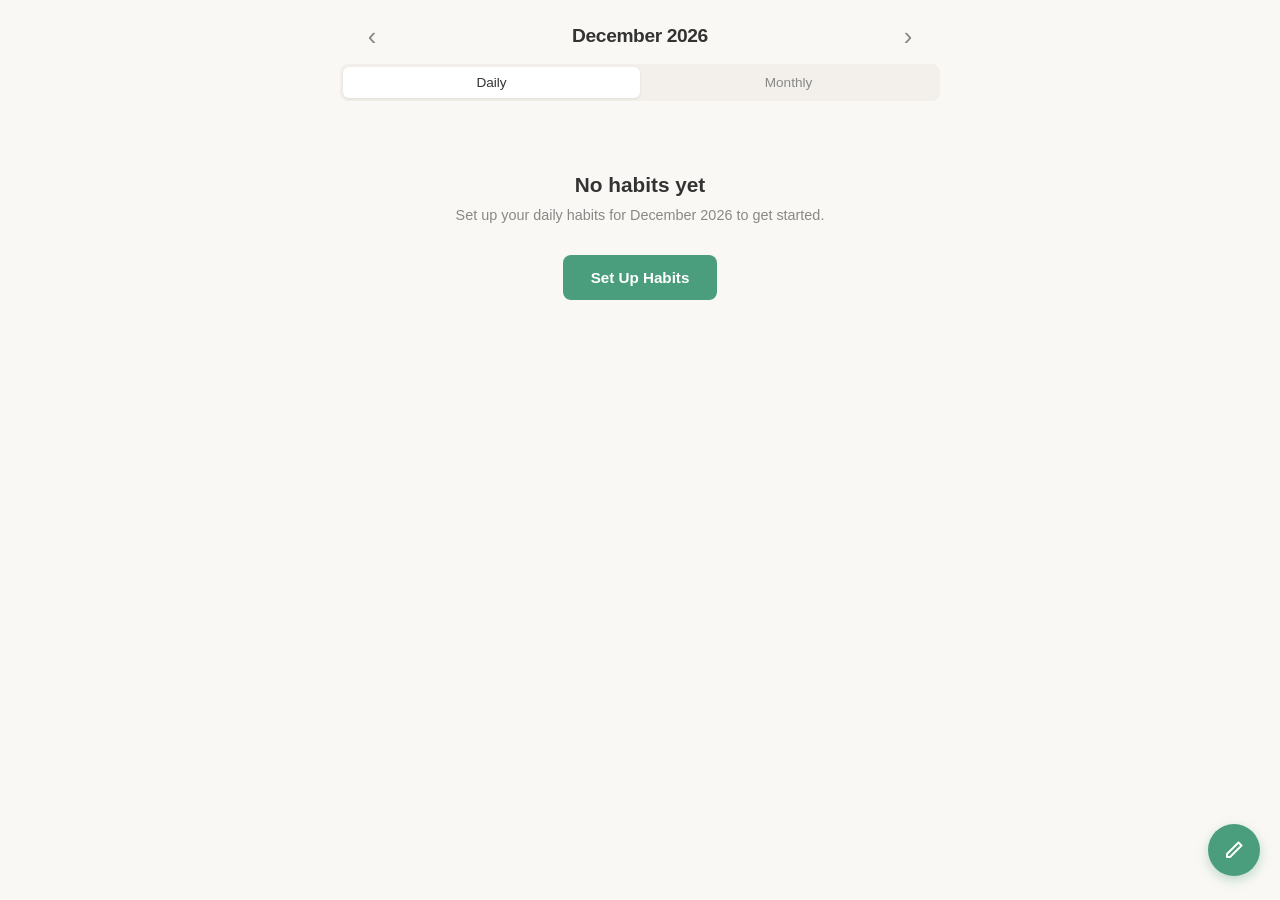
==== index.html @ 3aa0505c "Add habit tracker PWA — digital bullet journal for daily habits Vanilla HTML/CSS/JS progressive web " ====
<!DOCTYPE html>
<html lang="en">
<head>
  <meta charset="UTF-8">
  <meta name="viewport" content="width=device-width, initial-scale=1.0">
  <meta name="theme-color" content="#faf8f5">
  <meta name="apple-mobile-web-app-capable" content="yes">
  <meta name="apple-mobile-web-app-status-bar-style" content="default">
  <title>Habit Tracker</title>
  <link rel="manifest" href="manifest.json">
  <link rel="apple-touch-icon" href="icons/icon-192.png">
  <link rel="stylesheet" href="css/styles.css">
</head>
<body>
  <header id="app-header">
    <button id="prev-month" class="nav-btn" aria-label="Previous month">&#8249;</button>
    <h1 id="month-label">February 2026</h1>
    <button id="next-month" class="nav-btn" aria-label="Next month">&#8250;</button>
  </header>

  <nav id="view-toggle">
    <button id="btn-daily" class="toggle-btn active">Daily</button>
    <button id="btn-grid" class="toggle-btn">Monthly</button>
  </nav>

  <main id="app-content"></main>

  <button id="btn-edit-habits" aria-label="Edit habits">
    <svg width="20" height="20" viewBox="0 0 20 20" fill="none" stroke="currentColor" stroke-width="2" stroke-linecap="round" stroke-linejoin="round">
      <path d="M14.5 2.5l3 3L6 17H3v-3L14.5 2.5z"/>
    </svg>
  </button>

  <div id="habit-editor-modal" class="modal hidden">
    <div class="modal-backdrop"></div>
    <div class="modal-content"></div>
  </div>

  <script type="module" src="js/app.js"></script>
</body>
</html>
---- css/styles.css ----
/* ===== Custom Properties ===== */
:root {
  --bg: #faf8f5;
  --bg-alt: #f3f0eb;
  --text: #333;
  --text-muted: #888;
  --border: #e0ddd8;
  --border-light: #eee;
  --accent: #4a9e7d;
  --accent-light: rgba(74, 158, 125, 0.08);
  --accent-medium: rgba(74, 158, 125, 0.15);
  --danger: #d9534f;
  --radius: 8px;
  --font: -apple-system, BlinkMacSystemFont, "Segoe UI", Roboto, Helvetica, Arial, sans-serif;
}

/* ===== Reset & Base ===== */
*, *::before, *::after {
  box-sizing: border-box;
  margin: 0;
  padding: 0;
}

html {
  font-size: 16px;
  -webkit-text-size-adjust: 100%;
}

body {
  font-family: var(--font);
  background: var(--bg);
  color: var(--text);
  min-height: 100dvh;
  -webkit-tap-highlight-color: transparent;
}

button {
  font-family: inherit;
  cursor: pointer;
  border: none;
  background: none;
  color: inherit;
  font-size: inherit;
}

input {
  font-family: inherit;
  font-size: inherit;
}

/* ===== Header ===== */
#app-header {
  display: flex;
  align-items: center;
  justify-content: space-between;
  padding: 16px 12px 8px;
  position: sticky;
  top: 0;
  background: var(--bg);
  z-index: 10;
}

#month-label {
  font-size: 1.2rem;
  font-weight: 600;
  letter-spacing: -0.02em;
}

.nav-btn {
  width: 40px;
  height: 40px;
  display: flex;
  align-items: center;
  justify-content: center;
  font-size: 1.6rem;
  border-radius: 50%;
  color: var(--text-muted);
  transition: background 0.15s;
}

.nav-btn:active {
  background: var(--bg-alt);
}

/* ===== View Toggle ===== */
#view-toggle {
  display: flex;
  margin: 0 16px 12px;
  background: var(--bg-alt);
  border-radius: var(--radius);
  padding: 3px;
}

.toggle-btn {
  flex: 1;
  padding: 8px;
  border-radius: 6px;
  font-size: 0.85rem;
  font-weight: 500;
  color: var(--text-muted);
  transition: all 0.2s;
}

.toggle-btn.active {
  background: #fff;
  color: var(--text);
  box-shadow: 0 1px 3px rgba(0,0,0,0.08);
}

/* ===== Main Content ===== */
#app-content {
  padding: 0 0 80px;
}

/* ===== Daily View ===== */
.daily-view {
  padding: 0 16px;
}

.daily-header {
  display: flex;
  align-items: center;
  justify-content: space-between;
  margin-bottom: 16px;
}

.day-label {
  font-size: 1rem;
  font-weight: 500;
  display: flex;
  align-items: center;
  gap: 8px;
}

.today-badge {
  font-size: 0.7rem;
  font-weight: 600;
  text-transform: uppercase;
  letter-spacing: 0.05em;
  color: var(--accent);
  background: var(--accent-light);
  padding: 2px 6px;
  border-radius: 4px;
}

.day-nav {
  width: 36px;
  height: 36px;
  display: flex;
  align-items: center;
  justify-content: center;
  font-size: 1.3rem;
  color: var(--text-muted);
  border-radius: 50%;
  transition: background 0.15s;
}

.day-nav:active {
  background: var(--bg-alt);
}

.habit-checklist {
  list-style: none;
}

.habit-checklist li {
  display: flex;
  align-items: center;
  gap: 14px;
  padding: 14px 0;
  border-bottom: 1px solid var(--border-light);
  cursor: pointer;
  -webkit-user-select: none;
  user-select: none;
}

.habit-checklist li:last-child {
  border-bottom: none;
}

.check-circle {
  width: 28px;
  height: 28px;
  min-width: 28px;
  border-radius: 50%;
  border: 2px solid var(--border);
  display: flex;
  align-items: center;
  justify-content: center;
  transition: all 0.15s;
  color: transparent;
  font-size: 0.85rem;
}

.habit-checklist li.checked .check-circle {
  background: var(--accent);
  border-color: var(--accent);
  color: #fff;
}

.habit-checklist li.checked .check-circle .checkmark {
  animation: pop 0.2s ease;
}

@keyframes pop {
  0% { transform: scale(0.5); }
  60% { transform: scale(1.2); }
  100% { transform: scale(1); }
}

.habit-name {
  font-size: 0.95rem;
}

.habit-checklist li.checked .habit-name {
  color: var(--text-muted);
}

.daily-progress {
  text-align: center;
  padding: 20px 0;
  color: var(--text-muted);
  font-size: 0.85rem;
}

.daily-progress .progress-bar {
  width: 100%;
  max-width: 200px;
  height: 4px;
  background: var(--border-light);
  border-radius: 2px;
  margin: 8px auto 0;
  overflow: hidden;
}

.daily-progress .progress-fill {
  height: 100%;
  background: var(--accent);
  border-radius: 2px;
  transition: width 0.3s ease;
}

/* ===== Grid View ===== */
.grid-view {
  padding: 0 0 0 0;
}

.grid-scroll-container {
  overflow-x: auto;
  -webkit-overflow-scrolling: touch;
  padding-bottom: 8px;
}

.habit-grid {
  border-collapse: collapse;
  font-size: 0.75rem;
}

.habit-grid th,
.habit-grid td {
  border: 1px solid var(--border-light);
  text-align: center;
  vertical-align: middle;
}

.habit-grid thead th {
  padding: 6px 2px;
  font-weight: 500;
  color: var(--text-muted);
  background: var(--bg);
  position: sticky;
  top: 0;
  z-index: 2;
}

.habit-grid .sticky-col {
  position: sticky;
  left: 0;
  z-index: 3;
  background: var(--bg);
  text-align: left;
  padding: 8px 10px;
  max-width: 100px;
  min-width: 100px;
  overflow: hidden;
  text-overflow: ellipsis;
  white-space: nowrap;
  font-weight: 500;
  font-size: 0.8rem;
  border-right: 2px solid var(--border);
}

.habit-grid thead .sticky-col {
  z-index: 4;
}

.habit-grid .day-col {
  min-width: 36px;
  width: 36px;
}

.habit-grid .cell {
  cursor: pointer;
  min-width: 36px;
  height: 36px;
  padding: 0;
  -webkit-user-select: none;
  user-select: none;
  transition: background 0.1s;
}

.habit-grid .cell:active {
  background: var(--bg-alt);
}

.habit-grid .cell.checked {
  color: var(--accent);
  font-weight: 600;
  font-size: 0.9rem;
}

.habit-grid .cell.today {
  background: var(--accent-light);
}

.habit-grid thead .today {
  background: var(--accent-light);
  color: var(--accent);
  font-weight: 600;
}

.habit-grid .future {
  color: var(--border);
}

.habit-grid tbody tr:nth-child(even) td:not(.sticky-col) {
  background: var(--bg-alt);
}

.habit-grid tbody tr:nth-child(even) td.today {
  background: var(--accent-medium);
}

.habit-grid tbody tr:nth-child(even) .sticky-col {
  background: var(--bg-alt);
}

.habit-grid .stats-col {
  min-width: 50px;
  padding: 4px 8px;
  font-size: 0.75rem;
  color: var(--text-muted);
  font-weight: 500;
  white-space: nowrap;
}

/* ===== Floating Edit Button ===== */
#btn-edit-habits {
  position: fixed;
  bottom: 24px;
  right: 20px;
  width: 52px;
  height: 52px;
  border-radius: 50%;
  background: var(--accent);
  color: #fff;
  display: flex;
  align-items: center;
  justify-content: center;
  box-shadow: 0 4px 12px rgba(74, 158, 125, 0.35);
  z-index: 20;
  transition: transform 0.15s;
}

#btn-edit-habits:active {
  transform: scale(0.92);
}

/* ===== Modal ===== */
.modal {
  position: fixed;
  inset: 0;
  z-index: 100;
  display: flex;
  align-items: flex-end;
  justify-content: center;
}

.modal.hidden {
  display: none;
}

.modal-backdrop {
  position: absolute;
  inset: 0;
  background: rgba(0, 0, 0, 0.4);
}

.modal-content {
  position: relative;
  background: var(--bg);
  width: 100%;
  max-width: 480px;
  max-height: 90dvh;
  border-radius: 16px 16px 0 0;
  padding: 24px 20px;
  overflow-y: auto;
  animation: slideUp 0.25s ease;
}

@keyframes slideUp {
  from { transform: translateY(100%); }
  to { transform: translateY(0); }
}

.modal-title {
  font-size: 1.1rem;
  font-weight: 600;
  margin-bottom: 20px;
}

.habit-editor-list {
  list-style: none;
}

.habit-editor-item {
  display: flex;
  align-items: center;
  gap: 10px;
  padding: 8px 0;
}

.habit-editor-item .drag-handle {
  color: var(--text-muted);
  cursor: grab;
  font-size: 1.1rem;
  padding: 4px;
  touch-action: none;
}

.habit-editor-item input {
  flex: 1;
  padding: 10px 12px;
  border: 1px solid var(--border);
  border-radius: var(--radius);
  background: #fff;
  outline: none;
  transition: border-color 0.15s;
}

.habit-editor-item input:focus {
  border-color: var(--accent);
}

.habit-editor-item .remove-btn {
  width: 32px;
  height: 32px;
  display: flex;
  align-items: center;
  justify-content: center;
  color: var(--text-muted);
  font-size: 1.2rem;
  border-radius: 50%;
  transition: all 0.15s;
}

.habit-editor-item .remove-btn:active {
  background: #fdeaea;
  color: var(--danger);
}

.add-habit-btn {
  width: 100%;
  padding: 12px;
  margin: 8px 0 20px;
  border: 2px dashed var(--border);
  border-radius: var(--radius);
  color: var(--text-muted);
  font-size: 0.9rem;
  font-weight: 500;
  transition: all 0.15s;
}

.add-habit-btn:active {
  border-color: var(--accent);
  color: var(--accent);
}

.modal-actions {
  display: flex;
  gap: 10px;
}

.modal-actions button {
  flex: 1;
  padding: 12px;
  border-radius: var(--radius);
  font-weight: 600;
  font-size: 0.9rem;
}

.btn-cancel {
  background: var(--bg-alt);
  color: var(--text-muted);
}

.btn-save {
  background: var(--accent);
  color: #fff;
}

.btn-save:active {
  opacity: 0.85;
}

/* ===== Welcome / Empty State ===== */
.welcome {
  text-align: center;
  padding: 60px 24px;
}

.welcome h2 {
  font-size: 1.3rem;
  font-weight: 600;
  margin-bottom: 8px;
}

.welcome p {
  color: var(--text-muted);
  font-size: 0.9rem;
  margin-bottom: 28px;
  line-height: 1.5;
}

.welcome .setup-btn {
  display: inline-block;
  padding: 14px 28px;
  background: var(--accent);
  color: #fff;
  border-radius: var(--radius);
  font-weight: 600;
  font-size: 0.95rem;
}

.welcome .setup-btn:active {
  opacity: 0.85;
}

/* ===== Responsive ===== */
@media (min-width: 768px) {
  #app-header {
    max-width: 600px;
    margin: 0 auto;
  }

  #view-toggle {
    max-width: 600px;
    margin-left: auto;
    margin-right: auto;
  }

  #app-content {
    max-width: 800px;
    margin: 0 auto;
  }

  .modal-content {
    border-radius: 16px;
    margin-bottom: 40px;
  }

  .modal {
    align-items: center;
  }
}
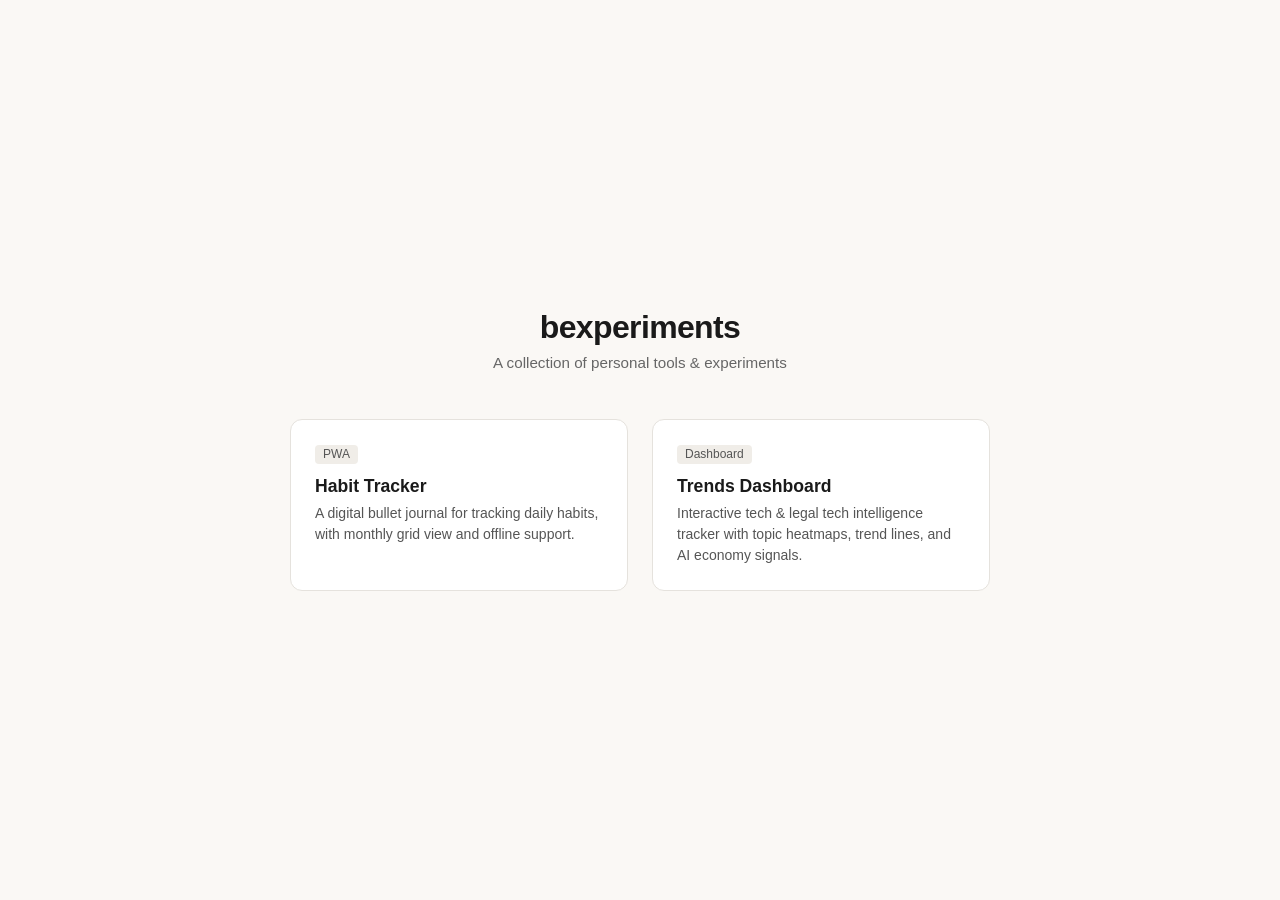
==== commit 64979ae2: "Reorganize into distinct project folders - Move habit tracker files (index.html, manifest.json, serv" ====
--- a/index.html
+++ b/index.html
@@ -2,40 +2,87 @@
 <html lang="en">
 <head>
   <meta charset="UTF-8">
-  <meta name="viewport" content="width=device-width, initial-scale=1.0">
-  <meta name="theme-color" content="#faf8f5">
-  <meta name="apple-mobile-web-app-capable" content="yes">
-  <meta name="apple-mobile-web-app-status-bar-style" content="default">
-  <title>Habit Tracker</title>
-  <link rel="manifest" href="manifest.json">
-  <link rel="apple-touch-icon" href="icons/icon-192.png">
-  <link rel="stylesheet" href="css/styles.css">
-</head>
-<body>
-  <header id="app-header">
-    <button id="prev-month" class="nav-btn" aria-label="Previous month">&#8249;</button>
-    <h1 id="month-label">February 2026</h1>
-    <button id="next-month" class="nav-btn" aria-label="Next month">&#8250;</button>
-  </header>
-
-  <nav id="view-toggle">
-    <button id="btn-daily" class="toggle-btn active">Daily</button>
-    <button id="btn-grid" class="toggle-btn">Monthly</button>
-  </nav>
-
-  <main id="app-content"></main>
-
-  <button id="btn-edit-habits" aria-label="Edit habits">
-    <svg width="20" height="20" viewBox="0 0 20 20" fill="none" stroke="currentColor" stroke-width="2" stroke-linecap="round" stroke-linejoin="round">
-      <path d="M14.5 2.5l3 3L6 17H3v-3L14.5 2.5z"/>
-    </svg>
-  </button>
-
-  <div id="habit-editor-modal" class="modal hidden">
-    <div class="modal-backdrop"></div>
-    <div class="modal-content"></div>
-  </div>
-
-  <script type="module" src="js/app.js"></script>
-</body>
-</html>
+    <meta name="viewport" content="width=device-width, initial-scale=1.0">
+      <title>bexperiments</title>
+        <style>
+            * { box-sizing: border-box; margin: 0; padding: 0; }
+                body {
+                      font-family: -apple-system, BlinkMacSystemFont, "Segoe UI", sans-serif;
+                            background: #faf8f5;
+                                  color: #1a1a1a;
+                                        min-height: 100vh;
+                                              display: flex;
+                                                    flex-direction: column;
+                                                          align-items: center;
+                                                                justify-content: center;
+                                                                      padding: 2rem;
+                                                                          }
+                                                                              h1 {
+                                                                                    font-size: 2rem;
+                                                                                          font-weight: 700;
+                                                                                                letter-spacing: -0.02em;
+                                                                                                      margin-bottom: 0.5rem;
+                                                                                                          }
+                                                                                                              .subtitle {
+                                                                                                                    color: #666;
+                                                                                                                          margin-bottom: 3rem;
+                                                                                                                                font-size: 0.95rem;
+                                                                                                                                    }
+                                                                                                                                        .projects {
+                                                                                                                                              display: grid;
+                                                                                                                                                    grid-template-columns: repeat(auto-fit, minmax(260px, 1fr));
+                                                                                                                                                          gap: 1.5rem;
+                                                                                                                                                                width: 100%;
+                                                                                                                                                                      max-width: 700px;
+                                                                                                                                                                          }
+                                                                                                                                                                              .card {
+                                                                                                                                                                                    background: #fff;
+                                                                                                                                                                                          border: 1px solid #e5e2dd;
+                                                                                                                                                                                                border-radius: 12px;
+                                                                                                                                                                                                      padding: 1.5rem;
+                                                                                                                                                                                                            text-decoration: none;
+                                                                                                                                                                                                                  color: inherit;
+                                                                                                                                                                                                                        transition: box-shadow 0.15s, transform 0.15s;
+                                                                                                                                                                                                                            }
+                                                                                                                                                                                                                                .card:hover {
+                                                                                                                                                                                                                                      box-shadow: 0 4px 16px rgba(0,0,0,0.08);
+                                                                                                                                                                                                                                            transform: translateY(-2px);
+                                                                                                                                                                                                                                                }
+                                                                                                                                                                                                                                                    .card h2 {
+                                                                                                                                                                                                                                                          font-size: 1.1rem;
+                                                                                                                                                                                                                                                                font-weight: 600;
+                                                                                                                                                                                                                                                                      margin-bottom: 0.4rem;
+                                                                                                                                                                                                                                                                          }
+                                                                                                                                                                                                                                                                              .card p {
+                                                                                                                                                                                                                                                                                    font-size: 0.875rem;
+                                                                                                                                                                                                                                                                                          color: #555;
+                                                                                                                                                                                                                                                                                                line-height: 1.5;
+                                                                                                                                                                                                                                                                                                    }
+                                                                                                                                                                                                                                                                                                        .tag {
+                                                                                                                                                                                                                                                                                                              display: inline-block;
+                                                                                                                                                                                                                                                                                                                    font-size: 0.75rem;
+                                                                                                                                                                                                                                                                                                                          background: #f0ede8;
+                                                                                                                                                                                                                                                                                                                                color: #555;
+                                                                                                                                                                                                                                                                                                                                      border-radius: 4px;
+                                                                                                                                                                                                                                                                                                                                            padding: 0.15rem 0.5rem;
+                                                                                                                                                                                                                                                                                                                                                  margin-bottom: 0.75rem;
+                                                                                                                                                                                                                                                                                                                                                      }
+                                                                                                                                                                                                                                                                                                                                                        </style>
+                                                                                                                                                                                                                                                                                                                                                        </head>
+                                                                                                                                                                                                                                                                                                                                                        <body>
+                                                                                                                                                                                                                                                                                                                                                          <h1>bexperiments</h1>
+                                                                                                                                                                                                                                                                                                                                                            <p class="subtitle">A collection of personal tools & experiments</p>
+                                                                                                                                                                                                                                                                                                                                                              <div class="projects">
+                                                                                                                                                                                                                                                                                                                                                                  <a class="card" href="habit-tracker/">
+                                                                                                                                                                                                                                                                                                                                                                        <span class="tag">PWA</span>
+                                                                                                                                                                                                                                                                                                                                                                              <h2>Habit Tracker</h2>
+                                                                                                                                                                                                                                                                                                                                                                                    <p>A digital bullet journal for tracking daily habits, with monthly grid view and offline support.</p>
+                                                                                                                                                                                                                                                                                                                                                                                        </a>
+                                                                                                                                                                                                                                                                                                                                                                                            <a class="card" href="trends-dashboard/">
+                                                                                                                                                                                                                                                                                                                                                                                                  <span class="tag">Dashboard</span>
+                                                                                                                                                                                                                                                                                                                                                                                                        <h2>Trends Dashboard</h2>
+                                                                                                                                                                                                                                                                                                                                                                                                              <p>Interactive tech &amp; legal tech intelligence tracker with topic heatmaps, trend lines, and AI economy signals.</p>
+                                                                                                                                                                                                                                                                                                                                                                                                                  </a>
+                                                                                                                                                                                                                                                                                                                                                                                                                    </div>
+                                                                                                                                                                                                                                                                                                                                                                                                                    </body>
+                                                                                                                                                                                                                                                                                                                                                                                                                    </html>
